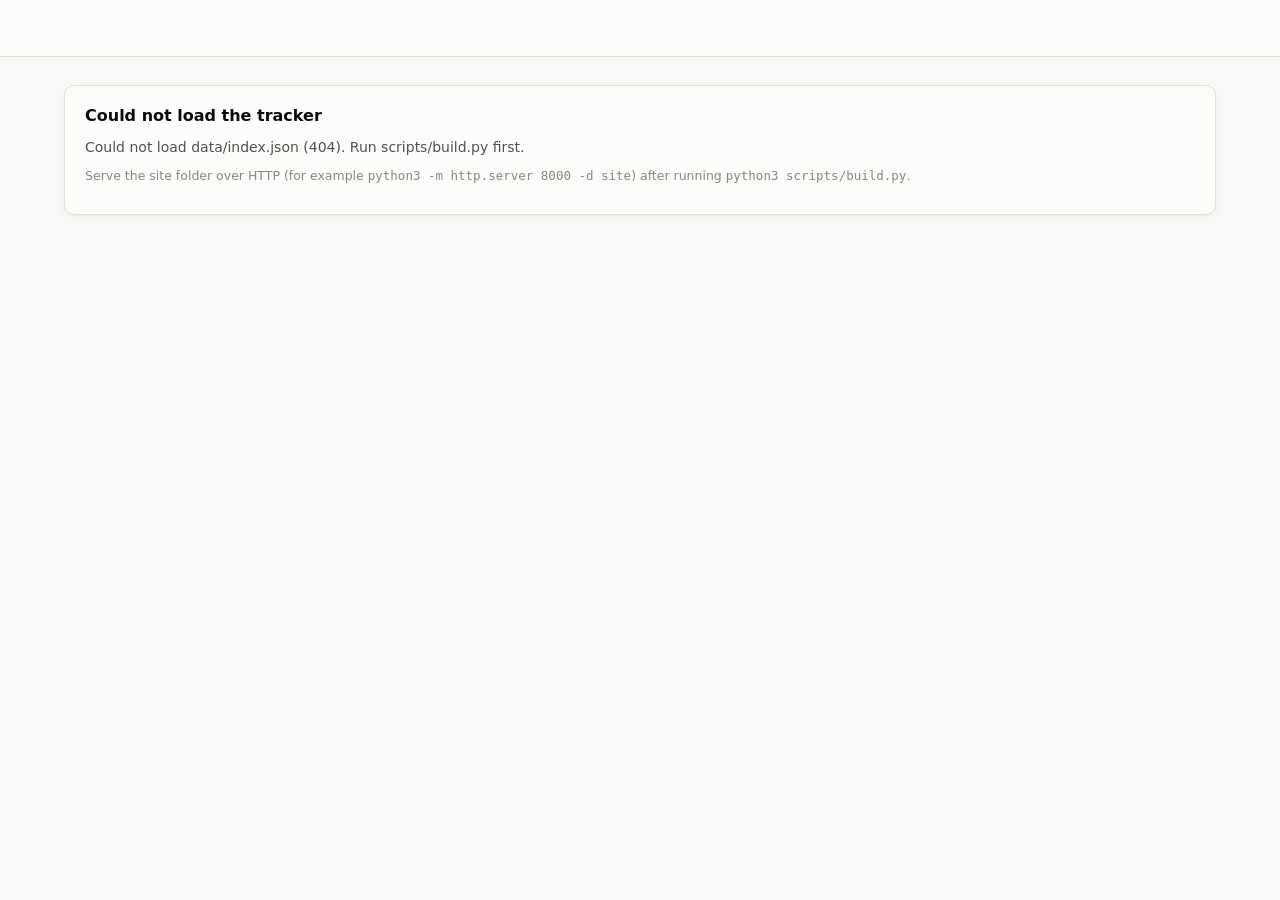
==== site/index.html @ 511cabb0 "Dashboard, submission detail with review thread, and submit page Role-aware static site: admins see " ====
<!doctype html>
<html lang="en">
<head>
<meta charset="utf-8">
<meta name="viewport" content="width=device-width, initial-scale=1">
<title>Dashboard</title>
<link rel="stylesheet" href="assets/style.css">
</head>
<body>
<header class="topbar"><div class="inner"></div></header>
<main class="page" id="page"></main>

<script src="assets/app.js"></script>
<script>
(async function () {
  const T = window.Tracker;
  let data;
  try { data = await T.load(); } catch (e) { return T.fail(e); }
  const page = document.getElementById("page");
  const subs = data.visible.slice().sort((a, b) => (b.updated || "").localeCompare(a.updated || "") || (b.submitted || "").localeCompare(a.submitted || ""));
  const count = (st) => subs.filter((s) => s.status === st).length;

  const tiles = `
    <div class="tiles">
      ${T.ORDER.map((st) => `
        <div class="tile">
          <div class="label"><span class="dot" style="--c:${T.STATUS[st].color}"></span>${T.STATUS[st].label}</div>
          <div class="value">${count(st)}</div>
          <div class="hint">of ${subs.length} submission${subs.length === 1 ? "" : "s"}</div>
        </div>`).join("")}
    </div>`;

  // Admin view: everyone's work, a coverage grid, filters.
  if (data.isAdmin) {
    const members = data.members;
    const people = new Set(subs.map((s) => s.member)).size;
    const cell = (m, a) => {
      const mine = subs.filter((s) => s.member === m.id && s.assignment === a.id);
      if (mine.length) {
        const s = mine.sort((x, y) => y.submitted.localeCompare(x.submitted))[0];
        const late = T.daysBetween(a.due, s.submitted) > 0;
        return `<a class="cell" href="${T.detailHref(data, s)}" title="${T.esc(s.title)}"><span class="dot" style="--c:${T.STATUS[s.status].color}"></span><span class="tnum ${late ? "late" : ""}">${T.fmtDate(s.submitted)}${late ? " (late)" : ""}</span></a>`;
      }
      const d = T.daysBetween(data.today, a.due);
      if (m.role === "admin") return `<span class="cell missing">&middot;</span>`;
      return d < 0 ? `<span class="cell late">missing, ${-d}d overdue</span>` : `<span class="cell missing">due in ${d}d</span>`;
    };
    const coverage = `
      <div class="card">
        <div class="card-head"><h2>Coverage by assignment</h2><span class="small muted">Latest submission per person and assignment. Due dates under each column.</span></div>
        <div style="overflow-x:auto"><table class="coverage">
          <thead><tr><th>Person</th>${data.assignments.map((a) => `<th>${T.esc(a.id)} ${T.esc(a.title)}<span class="due">due ${T.fmtDate(a.due)}</span></th>`).join("")}</tr></thead>
          <tbody>${members.map((m) => `<tr><td>${T.esc(m.name)}${m.role === "admin" ? ' <span class="role admin" style="margin-left:6px">admin</span>' : ""}</td>${data.assignments.map((a) => `<td>${cell(m, a)}</td>`).join("")}</tr>`).join("")}</tbody>
        </table></div>
      </div>`;

    page.innerHTML = `
      <div class="page-head">
        <div><h1>All submissions</h1><p class="lede">Reviewing as ${T.esc(data.viewer.name)}. ${subs.length} submissions from ${people} people, ${count("submitted") + count("in-review")} waiting on a review.</p></div>
        <a class="btn" href="${T.withViewer("timeline.html", data)}">View timeline</a>
      </div>
      ${tiles}
      ${coverage}
      <div class="card">
        <div class="card-head"><h2>Submissions</h2></div>
        <div class="filters">
          <select id="f-person"><option value="">Everyone</option>${members.map((m) => `<option value="${m.id}">${T.esc(m.name)}</option>`).join("")}</select>
          <select id="f-assignment"><option value="">All assignments</option>${data.assignments.map((a) => `<option value="${a.id}">${T.esc(a.id)} ${T.esc(a.title)}</option>`).join("")}</select>
          <select id="f-status"><option value="">Any status</option>${T.ORDER.map((st) => `<option value="${st}">${T.STATUS[st].label}</option>`).join("")}</select>
          <span class="count" id="f-count"></span>
        </div>
        <div id="table"></div>
      </div>`;

    const draw = () => {
      const p = document.getElementById("f-person").value, a = document.getElementById("f-assignment").value, st = document.getElementById("f-status").value;
      const rows = subs.filter((s) => (!p || s.member === p) && (!a || s.assignment === a) && (!st || s.status === st));
      document.getElementById("f-count").textContent = `${rows.length} of ${subs.length}`;
      const t = document.getElementById("table");
      t.innerHTML = T.submissionTable(data, rows, { showPerson: true, emptyText: "Nothing matches these filters." });
      T.wireRowLinks(t);
    };
    ["f-person", "f-assignment", "f-status"].forEach((id) => document.getElementById(id).addEventListener("change", draw));
    draw();
    return;
  }

  // Member view: only their own work, plus what is due next.
  const done = new Set(subs.map((s) => s.assignment));
  const upcoming = data.assignments.filter((a) => !done.has(a.id)).sort((x, y) => x.due.localeCompare(y.due));
  const needsWork = subs.filter((s) => s.status === "changes-requested");
  page.innerHTML = `
    <div class="page-head">
      <div><h1>Your submissions</h1><p class="lede">Signed in as ${T.esc(data.viewer.name)}. Only you and the admins (Charlie, Prof. Crain) can see this page.</p></div>
      <a class="btn primary" href="${T.withViewer("submit.html", data)}">Submit work</a>
    </div>
    ${tiles}
    <div class="grid wide">
      <div class="card">
        <div class="card-head"><h2>Submitted</h2></div>
        <div id="table"></div>
      </div>
      <div>
        <div class="card">
          <div class="card-head"><h2>Still to submit</h2></div>
          ${upcoming.length ? `<table class="list"><tbody>${upcoming.map((a) => {
            const d = T.daysBetween(data.today, a.due);
            return `<tr data-href="${T.withViewer(`submit.html?assignment=${a.id}`, data)}"><td class="title"><a href="${T.withViewer(`submit.html?assignment=${a.id}`, data)}">${T.esc(a.id)} ${T.esc(a.title)}</a></td><td class="date ${d < 0 ? "" : ""}">${d < 0 ? `<span style="color:var(--st-changes-requested)">${-d}d overdue</span>` : d === 0 ? "due today" : `due ${T.fmtDate(a.due)} (${d}d)`}</td></tr>`;
          }).join("")}</tbody></table>` : `<p class="muted">Everything has been submitted.</p>`}
        </div>
        ${needsWork.length ? `<div class="card"><div class="card-head"><h2>Needs your attention</h2></div><ul class="files">${needsWork.map((s) => `<li><span class="dot" style="--c:${T.STATUS[s.status].color}"></span><a href="${T.detailHref(data, s)}">${T.esc(s.title)}</a><span class="size">${T.esc(s.review?.reviewer || "")}</span></li>`).join("")}</ul></div>` : ""}
      </div>
    </div>`;
  const t = document.getElementById("table");
  t.innerHTML = T.submissionTable(data, subs, { emptyText: "You have not submitted anything yet. Use Submit work to add your first one." });
  T.wireRowLinks(page);
})();
</script>
</body>
</html>
---- site/assets/style.css ----
/* PA-07 Project tracker: shared styles. Light first, dark follows the OS. */
:root {
  color-scheme: light;
  --page: #f9f9f7;
  --surface: #fcfcfb;
  --surface-2: #f3f2ee;
  --ink: #0b0b0b;
  --ink-2: #52514e;
  --muted: #898781;
  --hairline: #e1e0d9;
  --axis: #c3c2b7;
  --border: rgba(11, 11, 11, 0.10);
  --accent: #2a78d6;
  --accent-ink: #ffffff;
  --accent-soft: #e6f0fb;
  --success-ink: #006300;
  /* status marks (fixed, never themed) */
  --st-submitted: #2a78d6;
  --st-in-review: #fab219;
  --st-changes-requested: #ec835a;
  --st-approved: #0ca30c;
  --shadow: 0 1px 2px rgba(11, 11, 11, 0.04), 0 4px 16px rgba(11, 11, 11, 0.04);
  --radius: 10px;
  --font: system-ui, -apple-system, "Segoe UI", sans-serif;
  --mono: ui-monospace, "SF Mono", Menlo, Consolas, monospace;
}
@media (prefers-color-scheme: dark) {
  :root:not([data-theme="light"]) {
    color-scheme: dark;
    --page: #0d0d0d;
    --surface: #1a1a19;
    --surface-2: #232322;
    --ink: #ffffff;
    --ink-2: #c3c2b7;
    --muted: #898781;
    --hairline: #2c2c2a;
    --axis: #383835;
    --border: rgba(255, 255, 255, 0.10);
    --accent: #3987e5;
    --accent-soft: #14304f;
    --success-ink: #0ca30c;
    --shadow: none;
  }
}

* { box-sizing: border-box; }
html, body { margin: 0; }
body {
  font-family: var(--font);
  font-size: 14px;
  line-height: 1.45;
  color: var(--ink);
  background: var(--page);
}
a { color: var(--accent); text-decoration: none; }
a:hover { text-decoration: underline; }
h1 { font-size: 24px; font-weight: 650; letter-spacing: -0.01em; margin: 0 0 4px; }
h2 { font-size: 16px; font-weight: 650; margin: 0 0 10px; }
h3 { font-size: 14px; font-weight: 650; margin: 0 0 6px; }
p { margin: 0 0 10px; }
code, pre, .mono { font-family: var(--mono); font-size: 12.5px; }
pre {
  margin: 0; padding: 12px 14px; overflow-x: auto;
  background: var(--surface-2); border: 1px solid var(--hairline); border-radius: 8px;
  white-space: pre-wrap; word-break: break-word;
}
.muted { color: var(--muted); }
.ink2 { color: var(--ink-2); }
.small { font-size: 12.5px; }
.tnum { font-variant-numeric: tabular-nums; }
.nowrap { white-space: nowrap; }
[hidden] { display: none !important; }

/* Top bar */
.topbar {
  position: sticky; top: 0; z-index: 10;
  background: var(--surface); border-bottom: 1px solid var(--hairline);
}
.topbar .inner {
  max-width: 1200px; margin: 0 auto; padding: 0 24px;
  display: flex; align-items: center; gap: 24px; height: 56px;
}
.brand { display: flex; flex-direction: column; line-height: 1.15; }
.brand .name { font-weight: 700; font-size: 15px; color: var(--ink); }
.brand .sub { font-size: 11.5px; color: var(--muted); }
.nav { display: flex; gap: 4px; }
.nav a {
  color: var(--ink-2); padding: 6px 12px; border-radius: 8px; font-weight: 500;
}
.nav a:hover { background: var(--surface-2); text-decoration: none; color: var(--ink); }
.nav a.active { background: var(--accent-soft); color: var(--accent); }
.viewer { margin-left: auto; display: flex; align-items: center; gap: 10px; }
.viewer label { font-size: 12.5px; color: var(--muted); }
.viewer select {
  font: inherit; padding: 5px 28px 5px 10px; border-radius: 8px;
  border: 1px solid var(--hairline); background: var(--surface); color: var(--ink);
}
.role {
  font-size: 11px; font-weight: 650; letter-spacing: 0.04em; text-transform: uppercase;
  padding: 3px 8px; border-radius: 999px; border: 1px solid var(--border); color: var(--ink-2);
}
.role.admin { background: var(--accent-soft); color: var(--accent); border-color: transparent; }

/* Layout */
.page { max-width: 1200px; margin: 0 auto; padding: 28px 24px 64px; }
.page-head { display: flex; align-items: flex-end; justify-content: space-between; gap: 16px; margin-bottom: 20px; }
.page-head .lede { color: var(--ink-2); margin: 0; }
.grid { display: grid; gap: 16px; }
.grid.two { grid-template-columns: minmax(0, 2fr) minmax(0, 1fr); }
.grid.wide { grid-template-columns: minmax(0, 3fr) minmax(0, 1fr); }
@media (max-width: 900px) { .grid.two, .grid.wide { grid-template-columns: 1fr; } }
.card {
  background: var(--surface); border: 1px solid var(--hairline); border-radius: var(--radius);
  padding: 18px 20px; box-shadow: var(--shadow);
}
.card + .card, .section { margin-top: 16px; }
.card-head { display: flex; align-items: baseline; justify-content: space-between; gap: 12px; margin-bottom: 10px; }
.card-head h2 { margin: 0; }

/* Stat tiles */
.tiles { display: grid; grid-template-columns: repeat(4, 1fr); gap: 12px; margin-bottom: 16px; }
@media (max-width: 760px) { .tiles { grid-template-columns: repeat(2, 1fr); } }
.tile {
  background: var(--surface); border: 1px solid var(--hairline); border-radius: var(--radius);
  padding: 14px 16px; box-shadow: var(--shadow);
}
.tile .label { font-size: 12.5px; color: var(--ink-2); display: flex; align-items: center; gap: 6px; }
.tile .value { font-size: 28px; font-weight: 650; line-height: 1.1; margin-top: 6px; }
.tile .hint { font-size: 12px; color: var(--muted); margin-top: 4px; }

/* Status chips and dots */
.dot { display: inline-block; width: 9px; height: 9px; border-radius: 50%; background: var(--c, var(--muted)); box-shadow: 0 0 0 2px var(--surface); flex: none; }
.chip {
  display: inline-flex; align-items: center; gap: 6px; padding: 2px 9px 2px 7px; border-radius: 999px;
  border: 1px solid var(--hairline); background: var(--surface); font-size: 12.5px; color: var(--ink-2); white-space: nowrap;
}
.chip .sym { font-weight: 700; color: var(--c); width: 10px; text-align: center; }
.chip.person { border-style: dashed; }
.chip.assignment { font-family: var(--mono); font-size: 12px; }

/* Tables */
table.list { width: 100%; border-collapse: collapse; }
table.list th, table.list td { text-align: left; padding: 9px 10px; border-bottom: 1px solid var(--hairline); vertical-align: middle; }
table.list th { font-size: 11.5px; font-weight: 650; text-transform: uppercase; letter-spacing: 0.05em; color: var(--muted); }
table.list tbody tr { cursor: pointer; }
table.list tbody tr:hover { background: var(--surface-2); }
table.list td.date { font-variant-numeric: tabular-nums; color: var(--ink-2); white-space: nowrap; }
table.list td.ink2 { white-space: nowrap; }
table.list td.title a { color: var(--ink); font-weight: 550; }
table.list .empty td { color: var(--muted); text-align: center; padding: 28px; cursor: default; }

/* Coverage grid */
.coverage { width: 100%; border-collapse: separate; border-spacing: 0; }
.coverage th, .coverage td { padding: 7px 8px; border-bottom: 1px solid var(--hairline); text-align: center; font-size: 12.5px; }
.coverage th { font-weight: 600; color: var(--ink-2); }
.coverage th .due { display: block; font-size: 11px; color: var(--muted); font-weight: 500; }
.coverage td:first-child, .coverage th:first-child { text-align: left; font-weight: 600; color: var(--ink); }
.coverage .cell { display: inline-flex; align-items: center; gap: 6px; }
.coverage .cell.missing { color: var(--muted); }
.coverage .cell.late { color: var(--st-changes-requested); }

/* Filters, buttons, forms */
.filters { display: flex; gap: 10px; flex-wrap: wrap; align-items: center; margin-bottom: 12px; }
.filters select, .filters input, .field select, .field input, .field textarea {
  font: inherit; padding: 6px 10px; border-radius: 8px;
  border: 1px solid var(--hairline); background: var(--surface); color: var(--ink);
}
.filters .count { margin-left: auto; color: var(--muted); font-size: 12.5px; }
.btn {
  display: inline-flex; align-items: center; gap: 6px; padding: 7px 14px; border-radius: 8px; cursor: pointer;
  font: inherit; font-weight: 550; border: 1px solid var(--hairline); background: var(--surface); color: var(--ink);
}
.btn:hover { background: var(--surface-2); text-decoration: none; }
.btn.primary { background: var(--accent); color: var(--accent-ink); border-color: transparent; }
.btn.primary:hover { filter: brightness(0.95); }
.btn.small { padding: 4px 10px; font-size: 12.5px; }
.btn-row { display: flex; gap: 8px; flex-wrap: wrap; align-items: center; }
.field { display: flex; flex-direction: column; gap: 5px; margin-bottom: 14px; }
.field label { font-size: 12.5px; font-weight: 600; color: var(--ink-2); }
.field .help { font-size: 12px; color: var(--muted); }
.field textarea { min-height: 96px; resize: vertical; font-family: var(--font); }
.field input[type="file"] { padding: 6px; }

/* Submission detail */
.meta { display: grid; grid-template-columns: repeat(4, 1fr); gap: 12px; }
@media (max-width: 760px) { .meta { grid-template-columns: repeat(2, 1fr); } }
.meta .k { font-size: 11.5px; text-transform: uppercase; letter-spacing: 0.05em; color: var(--muted); }
.meta .v { margin-top: 3px; font-weight: 550; }
.files { list-style: none; margin: 0; padding: 0; }
.files li { display: flex; align-items: center; gap: 10px; padding: 8px 0; border-bottom: 1px solid var(--hairline); }
.files li:last-child { border-bottom: 0; }
.files .size { margin-left: auto; color: var(--muted); font-variant-numeric: tabular-nums; }
.thread { list-style: none; margin: 0; padding: 0; }
.thread li { display: grid; grid-template-columns: 32px 1fr; gap: 12px; padding: 12px 0; border-bottom: 1px solid var(--hairline); }
.thread li:last-child { border-bottom: 0; }
.avatar {
  width: 32px; height: 32px; border-radius: 50%; display: grid; place-items: center;
  background: var(--surface-2); color: var(--ink-2); font-weight: 650; font-size: 13px; border: 1px solid var(--hairline);
}
.avatar.admin { background: var(--accent-soft); color: var(--accent); border-color: transparent; }
.thread .who { display: flex; gap: 8px; align-items: baseline; }
.thread .who .name { font-weight: 600; }
.thread .who .when { color: var(--muted); font-size: 12.5px; font-variant-numeric: tabular-nums; }
.thread .text { margin-top: 3px; white-space: pre-wrap; }
.callout { padding: 10px 14px; border-radius: 8px; background: var(--accent-soft); color: var(--ink); font-size: 13px; }
.callout.warn { background: #fff4de; }
@media (prefers-color-scheme: dark) { :root:not([data-theme="light"]) .callout.warn { background: #3a2c10; } }

/* Timeline */
.legend { display: flex; gap: 18px; flex-wrap: wrap; align-items: center; font-size: 12.5px; color: var(--ink-2); margin-bottom: 10px; }
.legend span { display: inline-flex; align-items: center; gap: 6px; }
.legend .line { width: 18px; height: 0; border-top: 2px solid var(--axis); }
.legend .dashed { border-top-style: dashed; }
.timeline-wrap { overflow-x: auto; }
.timeline svg { display: block; font-family: var(--font); }
.timeline .lane-band { fill: var(--surface-2); }
.timeline .grid-line { stroke: var(--hairline); stroke-width: 1; }
.timeline .axis-line { stroke: var(--axis); stroke-width: 1; }
.timeline .tick-label { fill: var(--muted); font-size: 11px; }
.timeline .month-label { fill: var(--ink-2); font-size: 12px; font-weight: 600; }
.timeline .lane-label { fill: var(--ink); font-size: 13px; font-weight: 600; }
.timeline .lane-sub { fill: var(--muted); font-size: 11px; }
.timeline .due-line { stroke: var(--axis); stroke-width: 1; stroke-dasharray: 3 3; }
.timeline .due-label { fill: var(--ink-2); font-size: 11px; font-family: var(--mono); }
.timeline .today-line { stroke: var(--accent); stroke-width: 1.5; }
.timeline .today-label { fill: var(--accent); font-size: 11px; font-weight: 600; }
.timeline .rev-line { stroke: var(--muted); stroke-width: 2; }
.timeline .mark { stroke: var(--surface); stroke-width: 2; cursor: pointer; }
.timeline .mark-update { fill: var(--surface); stroke-width: 2; cursor: pointer; }
.timeline .hit { fill: transparent; cursor: pointer; }
.tooltip {
  position: fixed; z-index: 20; pointer-events: none; max-width: 280px;
  background: var(--surface); color: var(--ink); border: 1px solid var(--hairline); border-radius: 8px;
  padding: 8px 10px; font-size: 12.5px; box-shadow: 0 6px 24px rgba(11, 11, 11, 0.12);
}
.tooltip .t { font-weight: 600; }
.tooltip .m { color: var(--ink-2); }

/* Submit page */
.steps { counter-reset: step; list-style: none; margin: 0; padding: 0; }
.steps li { counter-increment: step; display: grid; grid-template-columns: 26px 1fr; gap: 10px; padding: 10px 0; border-bottom: 1px solid var(--hairline); }
.steps li:last-child { border-bottom: 0; }
.steps li::before {
  content: counter(step); width: 24px; height: 24px; border-radius: 50%; display: grid; place-items: center;
  background: var(--accent-soft); color: var(--accent); font-weight: 650; font-size: 12px;
}
.tree { font-family: var(--mono); font-size: 12.5px; line-height: 1.6; color: var(--ink-2); }
.tree b { color: var(--ink); font-weight: 600; }
.tabs { display: flex; gap: 4px; border-bottom: 1px solid var(--hairline); margin-bottom: 12px; }
.tabs button {
  font: inherit; font-weight: 550; padding: 8px 12px; border: 0; background: none; color: var(--ink-2); cursor: pointer;
  border-bottom: 2px solid transparent; margin-bottom: -1px;
}
.tabs button.active { color: var(--accent); border-bottom-color: var(--accent); }
.filelist { list-style: none; margin: 6px 0 0; padding: 0; font-size: 12.5px; color: var(--ink-2); }
.filelist li { display: flex; gap: 8px; padding: 3px 0; }
.filelist .size { margin-left: auto; color: var(--muted); font-variant-numeric: tabular-nums; }
.copy-ok { color: var(--success-ink); font-size: 12.5px; }
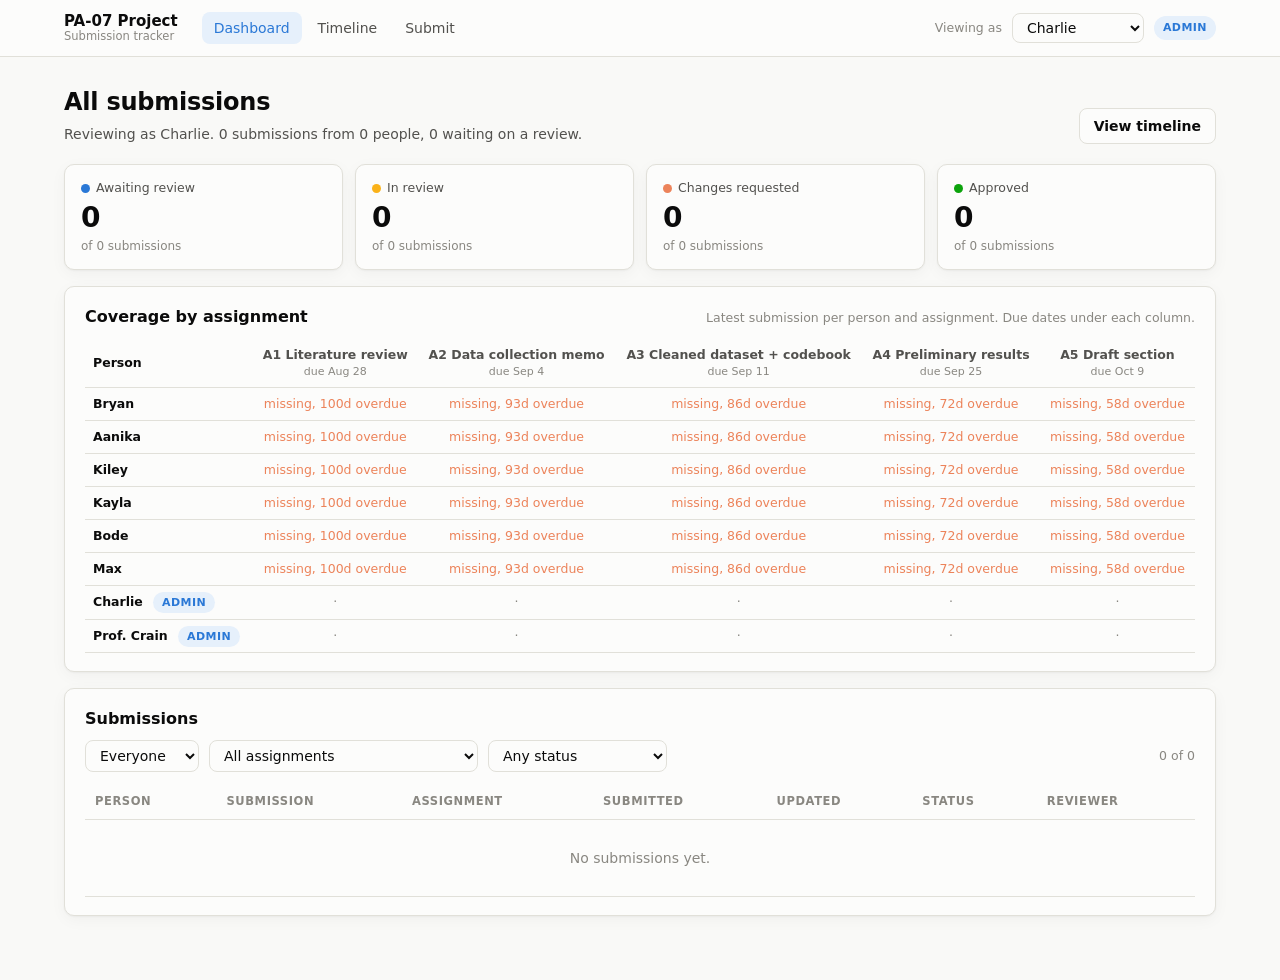
==== commit ff117b0c: "Fix QA findings in the site An unknown status value no longer blanks the dashboard or the timeline; " ====
--- a/site/index.html
+++ b/site/index.html
@@ -39,7 +39,7 @@
       if (mine.length) {
         const s = mine.sort((x, y) => y.submitted.localeCompare(x.submitted))[0];
         const late = T.daysBetween(a.due, s.submitted) > 0;
-        return `<a class="cell" href="${T.detailHref(data, s)}" title="${T.esc(s.title)}"><span class="dot" style="--c:${T.STATUS[s.status].color}"></span><span class="tnum ${late ? "late" : ""}">${T.fmtDate(s.submitted)}${late ? " (late)" : ""}</span></a>`;
+        return `<a class="cell" href="${T.detailHref(data, s)}" title="${T.esc(s.title)}"><span class="dot" style="--c:${T.statusOf(s.status).color}"></span><span class="tnum ${late ? "late" : ""}">${T.fmtDate(s.submitted)}${late ? " (late)" : ""}</span></a>`;
       }
       const d = T.daysBetween(data.today, a.due);
       if (m.role === "admin") return `<span class="cell missing">&middot;</span>`;
@@ -48,7 +48,7 @@
     const coverage = `
       <div class="card">
         <div class="card-head"><h2>Coverage by assignment</h2><span class="small muted">Latest submission per person and assignment. Due dates under each column.</span></div>
-        <div style="overflow-x:auto"><table class="coverage">
+        <div class="table-wrap"><table class="coverage">
           <thead><tr><th>Person</th>${data.assignments.map((a) => `<th>${T.esc(a.id)} ${T.esc(a.title)}<span class="due">due ${T.fmtDate(a.due)}</span></th>`).join("")}</tr></thead>
           <tbody>${members.map((m) => `<tr><td>${T.esc(m.name)}${m.role === "admin" ? ' <span class="role admin" style="margin-left:6px">admin</span>' : ""}</td>${data.assignments.map((a) => `<td>${cell(m, a)}</td>`).join("")}</tr>`).join("")}</tbody>
         </table></div>
@@ -69,7 +69,7 @@
           <select id="f-status"><option value="">Any status</option>${T.ORDER.map((st) => `<option value="${st}">${T.STATUS[st].label}</option>`).join("")}</select>
           <span class="count" id="f-count"></span>
         </div>
-        <div id="table"></div>
+        <div id="table" class="table-wrap"></div>
       </div>`;
 
     const draw = () => {
@@ -77,7 +77,8 @@
       const rows = subs.filter((s) => (!p || s.member === p) && (!a || s.assignment === a) && (!st || s.status === st));
       document.getElementById("f-count").textContent = `${rows.length} of ${subs.length}`;
       const t = document.getElementById("table");
-      t.innerHTML = T.submissionTable(data, rows, { showPerson: true, emptyText: "Nothing matches these filters." });
+      // Blame the filters only when one is set; with none, an empty table means there is nothing yet.
+      t.innerHTML = T.submissionTable(data, rows, { showPerson: true, emptyText: p || a || st ? "Nothing matches these filters." : "" });
       T.wireRowLinks(t);
     };
     ["f-person", "f-assignment", "f-status"].forEach((id) => document.getElementById(id).addEventListener("change", draw));
@@ -98,7 +99,7 @@
     <div class="grid wide">
       <div class="card">
         <div class="card-head"><h2>Submitted</h2></div>
-        <div id="table"></div>
+        <div id="table" class="table-wrap"></div>
       </div>
       <div>
         <div class="card">
@@ -108,7 +109,7 @@
             return `<tr data-href="${T.withViewer(`submit.html?assignment=${a.id}`, data)}"><td class="title"><a href="${T.withViewer(`submit.html?assignment=${a.id}`, data)}">${T.esc(a.id)} ${T.esc(a.title)}</a></td><td class="date ${d < 0 ? "" : ""}">${d < 0 ? `<span style="color:var(--st-changes-requested)">${-d}d overdue</span>` : d === 0 ? "due today" : `due ${T.fmtDate(a.due)} (${d}d)`}</td></tr>`;
           }).join("")}</tbody></table>` : `<p class="muted">Everything has been submitted.</p>`}
         </div>
-        ${needsWork.length ? `<div class="card"><div class="card-head"><h2>Needs your attention</h2></div><ul class="files">${needsWork.map((s) => `<li><span class="dot" style="--c:${T.STATUS[s.status].color}"></span><a href="${T.detailHref(data, s)}">${T.esc(s.title)}</a><span class="size">${T.esc(s.review?.reviewer || "")}</span></li>`).join("")}</ul></div>` : ""}
+        ${needsWork.length ? `<div class="card"><div class="card-head"><h2>Needs your attention</h2></div><ul class="files">${needsWork.map((s) => `<li><span class="dot" style="--c:${T.statusOf(s.status).color}"></span><a href="${T.detailHref(data, s)}">${T.esc(s.title)}</a><span class="size">${T.esc(s.review?.reviewer || "")}</span></li>`).join("")}</ul></div>` : ""}
       </div>
     </div>`;
   const t = document.getElementById("table");
--- a/site/assets/style.css
+++ b/site/assets/style.css
@@ -100,6 +100,14 @@
   padding: 3px 8px; border-radius: 999px; border: 1px solid var(--border); color: var(--ink-2);
 }
 .role.admin { background: var(--accent-soft); color: var(--accent); border-color: transparent; }
+/* Narrow screens: brand and nav share the first row, the viewer control takes the next. */
+@media (max-width: 760px) {
+  .topbar .inner { flex-wrap: wrap; height: auto; min-height: 56px; padding: 8px 16px; gap: 6px 12px; }
+  .nav { flex-wrap: wrap; gap: 2px; }
+  .nav a { padding: 6px 8px; }
+  .viewer { flex-basis: 100%; margin-left: 0; }
+  .viewer select { flex: 1; min-width: 0; }
+}
 
 /* Layout */
 .page { max-width: 1200px; margin: 0 auto; padding: 28px 24px 64px; }
@@ -108,7 +116,11 @@
 .grid { display: grid; gap: 16px; }
 .grid.two { grid-template-columns: minmax(0, 2fr) minmax(0, 1fr); }
 .grid.wide { grid-template-columns: minmax(0, 3fr) minmax(0, 1fr); }
-@media (max-width: 900px) { .grid.two, .grid.wide { grid-template-columns: 1fr; } }
+@media (max-width: 900px) { .grid.two, .grid.wide { grid-template-columns: minmax(0, 1fr); } }
+@media (max-width: 760px) {
+  .page { padding: 20px 16px 48px; }
+  .page-head, .card-head { flex-wrap: wrap; }
+}
 .card {
   background: var(--surface); border: 1px solid var(--hairline); border-radius: var(--radius);
   padding: 18px 20px; box-shadow: var(--shadow);
@@ -139,6 +151,7 @@
 .chip.assignment { font-family: var(--mono); font-size: 12px; }
 
 /* Tables */
+.table-wrap { overflow-x: auto; } /* wide tables scroll inside their card, never the page */
 table.list { width: 100%; border-collapse: collapse; }
 table.list th, table.list td { text-align: left; padding: 9px 10px; border-bottom: 1px solid var(--hairline); vertical-align: middle; }
 table.list th { font-size: 11.5px; font-weight: 650; text-transform: uppercase; letter-spacing: 0.05em; color: var(--muted); }
@@ -175,7 +188,8 @@
 .btn.primary:hover { filter: brightness(0.95); }
 .btn.small { padding: 4px 10px; font-size: 12.5px; }
 .btn-row { display: flex; gap: 8px; flex-wrap: wrap; align-items: center; }
-.field { display: flex; flex-direction: column; gap: 5px; margin-bottom: 14px; }
+.field { display: flex; flex-direction: column; gap: 5px; margin-bottom: 14px; min-width: 0; }
+.field select { width: 100%; max-width: 100%; } /* long option text must not widen the form */
 .field label { font-size: 12.5px; font-weight: 600; color: var(--ink-2); }
 .field .help { font-size: 12px; color: var(--muted); }
 .field textarea { min-height: 96px; resize: vertical; font-family: var(--font); }
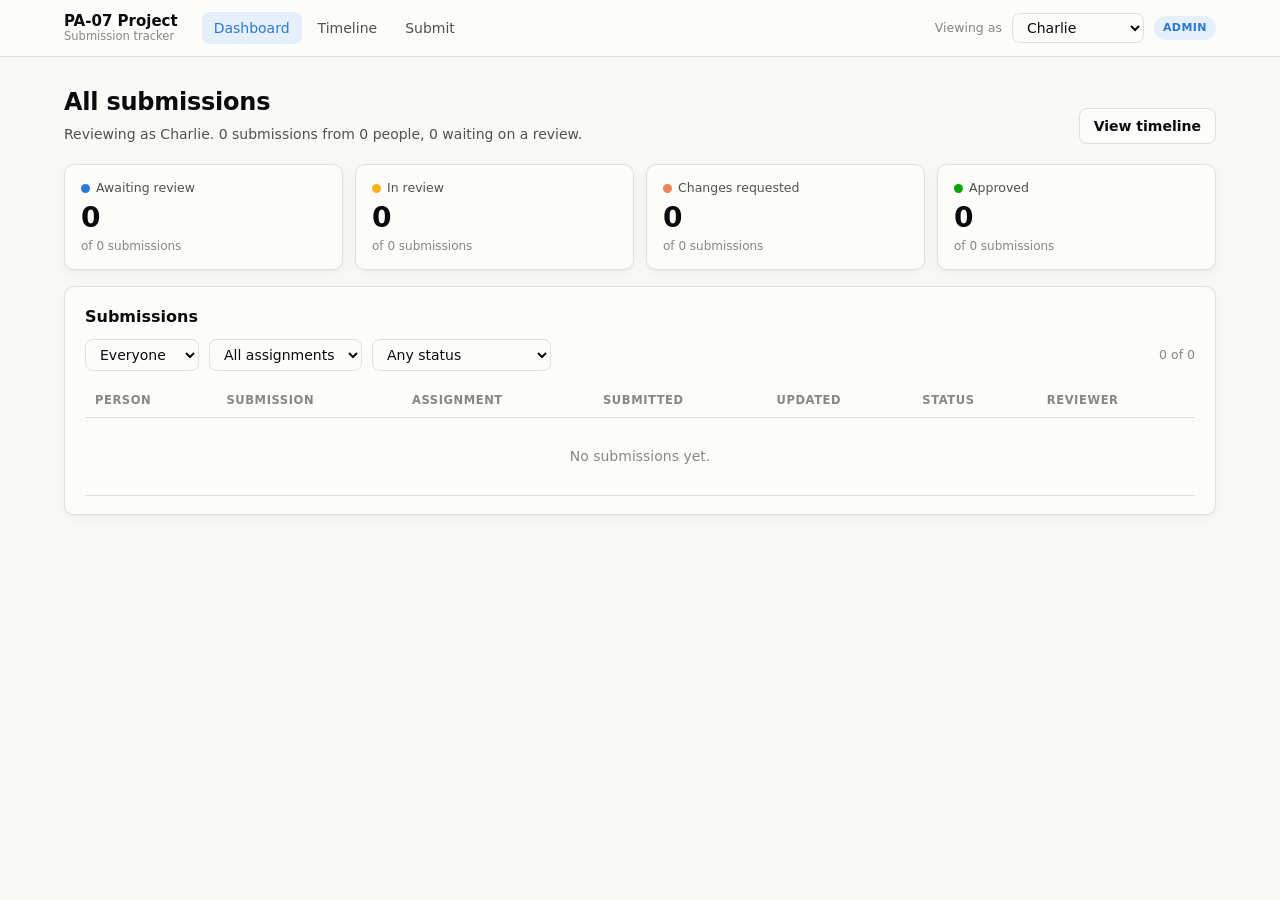
==== commit 38ff4e72: "Assignment is typed in, not picked from a list Drop assignments.json and the made-up assignments wit" ====
--- a/site/index.html
+++ b/site/index.html
@@ -34,25 +34,22 @@
   if (data.isAdmin) {
     const members = data.members;
     const people = new Set(subs.map((s) => s.member)).size;
-    const cell = (m, a) => {
-      const mine = subs.filter((s) => s.member === m.id && s.assignment === a.id);
-      if (mine.length) {
-        const s = mine.sort((x, y) => y.submitted.localeCompare(x.submitted))[0];
-        const late = T.daysBetween(a.due, s.submitted) > 0;
-        return `<a class="cell" href="${T.detailHref(data, s)}" title="${T.esc(s.title)}"><span class="dot" style="--c:${T.statusOf(s.status).color}"></span><span class="tnum ${late ? "late" : ""}">${T.fmtDate(s.submitted)}${late ? " (late)" : ""}</span></a>`;
-      }
-      const d = T.daysBetween(data.today, a.due);
-      if (m.role === "admin") return `<span class="cell missing">&middot;</span>`;
-      return d < 0 ? `<span class="cell late">missing, ${-d}d overdue</span>` : `<span class="cell missing">due in ${d}d</span>`;
+    // One column per distinct assignment name people have typed.
+    const names = data.assignmentNames;
+    const cell = (m, name) => {
+      const mine = subs.filter((s) => s.member === m.id && s.assignment === name);
+      if (!mine.length) return `<span class="cell missing">&middot;</span>`;
+      const s = mine.sort((x, y) => y.submitted.localeCompare(x.submitted))[0];
+      return `<a class="cell" href="${T.detailHref(data, s)}" title="${T.esc(s.title)}"><span class="dot" style="--c:${T.statusOf(s.status).color}"></span><span class="tnum">${T.fmtDate(s.submitted)}</span></a>`;
     };
-    const coverage = `
+    const coverage = names.length ? `
       <div class="card">
-        <div class="card-head"><h2>Coverage by assignment</h2><span class="small muted">Latest submission per person and assignment. Due dates under each column.</span></div>
+        <div class="card-head"><h2>Coverage by assignment</h2><span class="small muted">Latest submission per person, one column per assignment name people have used.</span></div>
         <div class="table-wrap"><table class="coverage">
-          <thead><tr><th>Person</th>${data.assignments.map((a) => `<th>${T.esc(a.id)} ${T.esc(a.title)}<span class="due">due ${T.fmtDate(a.due)}</span></th>`).join("")}</tr></thead>
-          <tbody>${members.map((m) => `<tr><td>${T.esc(m.name)}${m.role === "admin" ? ' <span class="role admin" style="margin-left:6px">admin</span>' : ""}</td>${data.assignments.map((a) => `<td>${cell(m, a)}</td>`).join("")}</tr>`).join("")}</tbody>
+          <thead><tr><th>Person</th>${names.map((n) => `<th>${T.esc(n)}</th>`).join("")}</tr></thead>
+          <tbody>${members.map((m) => `<tr><td>${T.esc(m.name)}${m.role === "admin" ? ' <span class="role admin" style="margin-left:6px">admin</span>' : ""}</td>${names.map((n) => `<td>${cell(m, n)}</td>`).join("")}</tr>`).join("")}</tbody>
         </table></div>
-      </div>`;
+      </div>` : "";
 
     page.innerHTML = `
       <div class="page-head">
@@ -65,7 +62,7 @@
         <div class="card-head"><h2>Submissions</h2></div>
         <div class="filters">
           <select id="f-person"><option value="">Everyone</option>${members.map((m) => `<option value="${m.id}">${T.esc(m.name)}</option>`).join("")}</select>
-          <select id="f-assignment"><option value="">All assignments</option>${data.assignments.map((a) => `<option value="${a.id}">${T.esc(a.id)} ${T.esc(a.title)}</option>`).join("")}</select>
+          <select id="f-assignment"><option value="">All assignments</option>${names.map((n) => `<option value="${T.esc(n)}">${T.esc(n)}</option>`).join("")}</select>
           <select id="f-status"><option value="">Any status</option>${T.ORDER.map((st) => `<option value="${st}">${T.STATUS[st].label}</option>`).join("")}</select>
           <span class="count" id="f-count"></span>
         </div>
@@ -86,9 +83,7 @@
     return;
   }
 
-  // Member view: only their own work, plus what is due next.
-  const done = new Set(subs.map((s) => s.assignment));
-  const upcoming = data.assignments.filter((a) => !done.has(a.id)).sort((x, y) => x.due.localeCompare(y.due));
+  // Member view: only their own work, plus anything sent back to them.
   const needsWork = subs.filter((s) => s.status === "changes-requested");
   page.innerHTML = `
     <div class="page-head">
@@ -102,14 +97,11 @@
         <div id="table" class="table-wrap"></div>
       </div>
       <div>
+        ${needsWork.length ? `<div class="card"><div class="card-head"><h2>Needs your attention</h2></div><ul class="files">${needsWork.map((s) => `<li><span class="dot" style="--c:${T.statusOf(s.status).color}"></span><a href="${T.detailHref(data, s)}">${T.esc(s.title)}</a><span class="size">${T.esc(s.review?.reviewer || "")}</span></li>`).join("")}</ul></div>` : ""}
         <div class="card">
-          <div class="card-head"><h2>Still to submit</h2></div>
-          ${upcoming.length ? `<table class="list"><tbody>${upcoming.map((a) => {
-            const d = T.daysBetween(data.today, a.due);
-            return `<tr data-href="${T.withViewer(`submit.html?assignment=${a.id}`, data)}"><td class="title"><a href="${T.withViewer(`submit.html?assignment=${a.id}`, data)}">${T.esc(a.id)} ${T.esc(a.title)}</a></td><td class="date ${d < 0 ? "" : ""}">${d < 0 ? `<span style="color:var(--st-changes-requested)">${-d}d overdue</span>` : d === 0 ? "due today" : `due ${T.fmtDate(a.due)} (${d}d)`}</td></tr>`;
-          }).join("")}</tbody></table>` : `<p class="muted">Everything has been submitted.</p>`}
+          <div class="card-head"><h2>Submitting</h2></div>
+          <p class="small ink2">Use <b>Submit work</b> for each assignment. Type the assignment name the way it was given to you, so your work lines up with everyone else's on the admins' grid. To revise, upload into the same folder again.</p>
         </div>
-        ${needsWork.length ? `<div class="card"><div class="card-head"><h2>Needs your attention</h2></div><ul class="files">${needsWork.map((s) => `<li><span class="dot" style="--c:${T.statusOf(s.status).color}"></span><a href="${T.detailHref(data, s)}">${T.esc(s.title)}</a><span class="size">${T.esc(s.review?.reviewer || "")}</span></li>`).join("")}</ul></div>` : ""}
       </div>
     </div>`;
   const t = document.getElementById("table");
--- a/site/assets/style.css
+++ b/site/assets/style.css
@@ -148,7 +148,7 @@
 }
 .chip .sym { font-weight: 700; color: var(--c); width: 10px; text-align: center; }
 .chip.person { border-style: dashed; }
-.chip.assignment { font-family: var(--mono); font-size: 12px; }
+.chip.assignment { background: var(--surface-2); }
 
 /* Tables */
 .table-wrap { overflow-x: auto; } /* wide tables scroll inside their card, never the page */
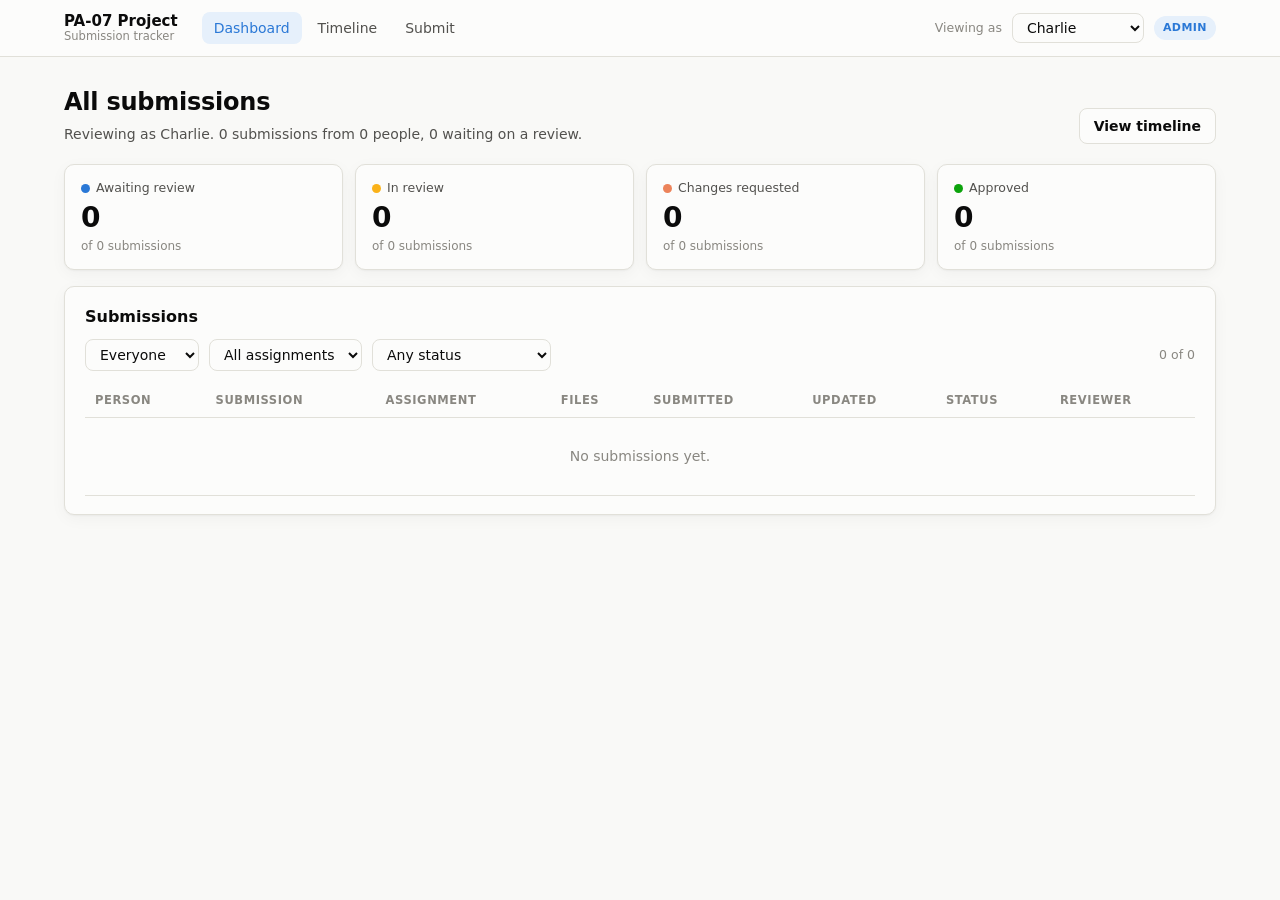
==== commit cb103ffe: "Serve submitted files with the site and open PDFs in a pop-up viewer build.py --sync-files mirrors s" ====
--- a/site/index.html
+++ b/site/index.html
@@ -4,6 +4,7 @@
 <meta charset="utf-8">
 <meta name="viewport" content="width=device-width, initial-scale=1">
 <title>Dashboard</title>
+<link rel="icon" href="data:,">
 <link rel="stylesheet" href="assets/style.css">
 </head>
 <body>
--- a/site/assets/style.css
+++ b/site/assets/style.css
@@ -270,3 +270,28 @@
 .filelist li { display: flex; gap: 8px; padding: 3px 0; }
 .filelist .size { margin-left: auto; color: var(--muted); font-variant-numeric: tabular-nums; }
 .copy-ok { color: var(--success-ink); font-size: 12.5px; }
+
+/* File buttons and the pop-up viewer */
+.filebtn {
+  display: inline-block; max-width: 180px; overflow: hidden; text-overflow: ellipsis; white-space: nowrap; vertical-align: middle;
+  font: inherit; font-family: var(--mono); font-size: 12px; padding: 2px 8px; margin: 1px 0; border-radius: 6px; cursor: pointer;
+  border: 1px solid var(--hairline); background: var(--surface); color: var(--accent);
+}
+.filebtn:hover { background: var(--accent-soft); text-decoration: none; }
+.filebtn.pdf::before { content: "PDF"; font-size: 9.5px; font-weight: 700; letter-spacing: 0.04em; margin-right: 6px; color: var(--ink-2); }
+.files-cell { max-width: 220px; }
+body.file-viewer-open { overflow: hidden; }
+.file-viewer {
+  position: fixed; inset: 0; z-index: 50; background: rgba(11, 11, 11, 0.55);
+  display: flex; align-items: center; justify-content: center; padding: 24px;
+}
+.file-viewer-box {
+  width: min(1100px, 100%); height: min(92vh, 100%); display: flex; flex-direction: column;
+  background: var(--surface); border-radius: var(--radius); border: 1px solid var(--hairline); box-shadow: 0 20px 60px rgba(0, 0, 0, 0.3); overflow: hidden;
+}
+.file-viewer-head { display: flex; align-items: center; gap: 8px; padding: 10px 14px; border-bottom: 1px solid var(--hairline); }
+.file-viewer-head .viewer-name { flex: 1; min-width: 0; overflow: hidden; text-overflow: ellipsis; white-space: nowrap; font-weight: 600; }
+.file-viewer-body { flex: 1; min-height: 0; background: var(--surface-2); display: flex; align-items: center; justify-content: center; }
+.file-viewer-body iframe { width: 100%; height: 100%; border: 0; background: #fff; }
+.file-viewer-body img { max-width: 100%; max-height: 100%; object-fit: contain; }
+@media (max-width: 760px) { .file-viewer { padding: 0; } .file-viewer-box { height: 100%; border-radius: 0; } }
